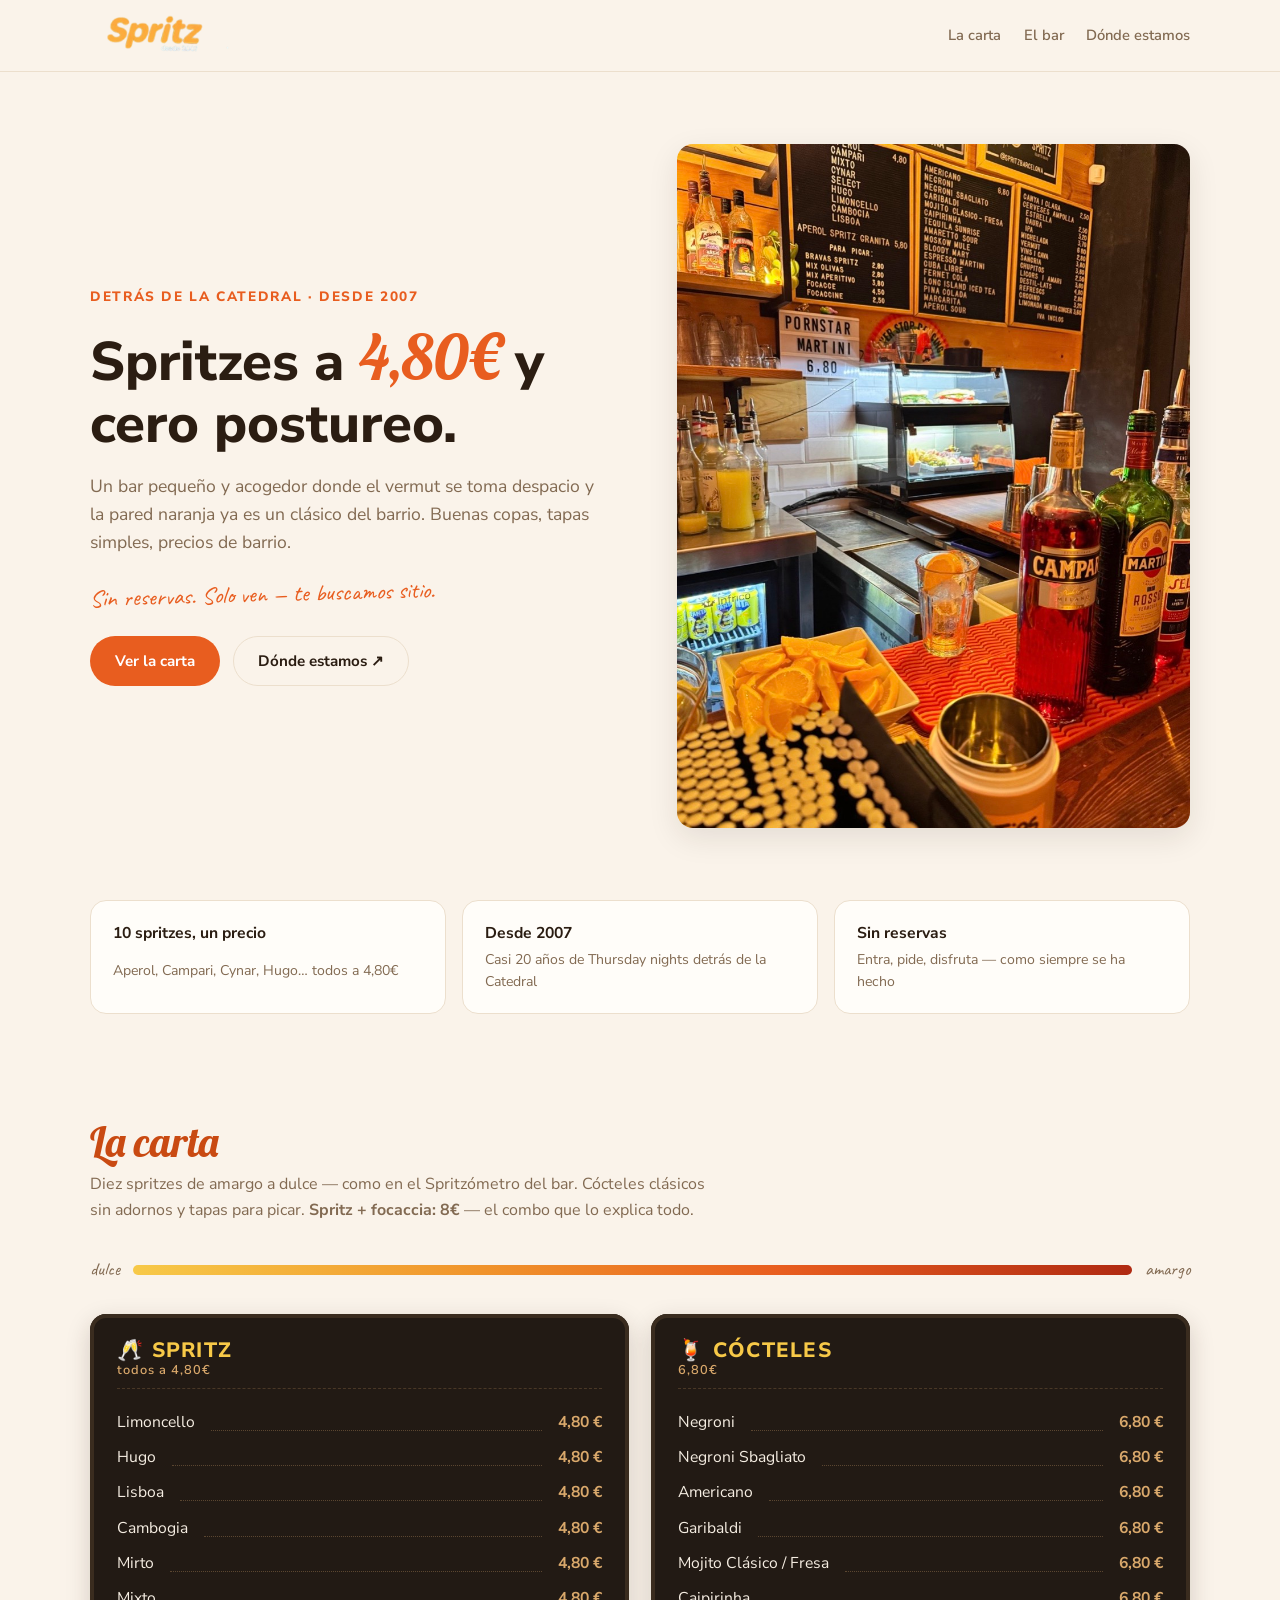
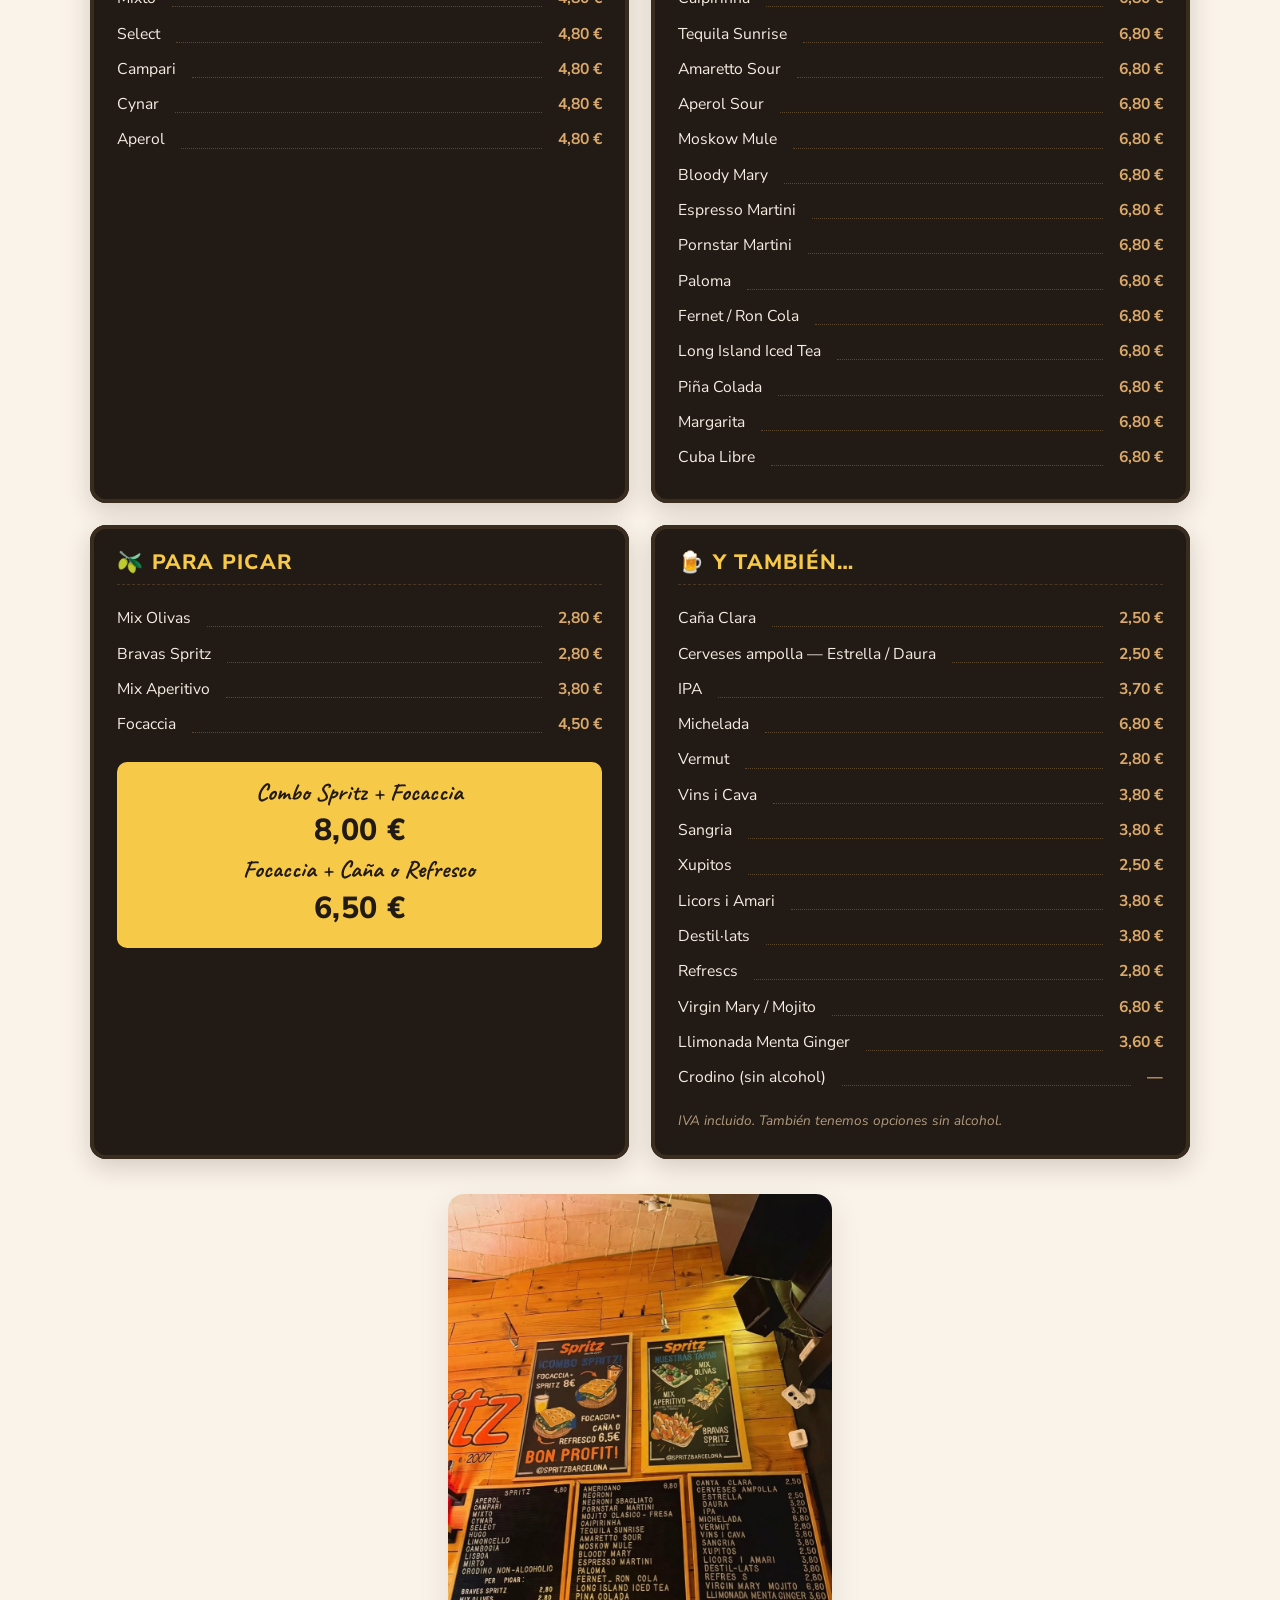
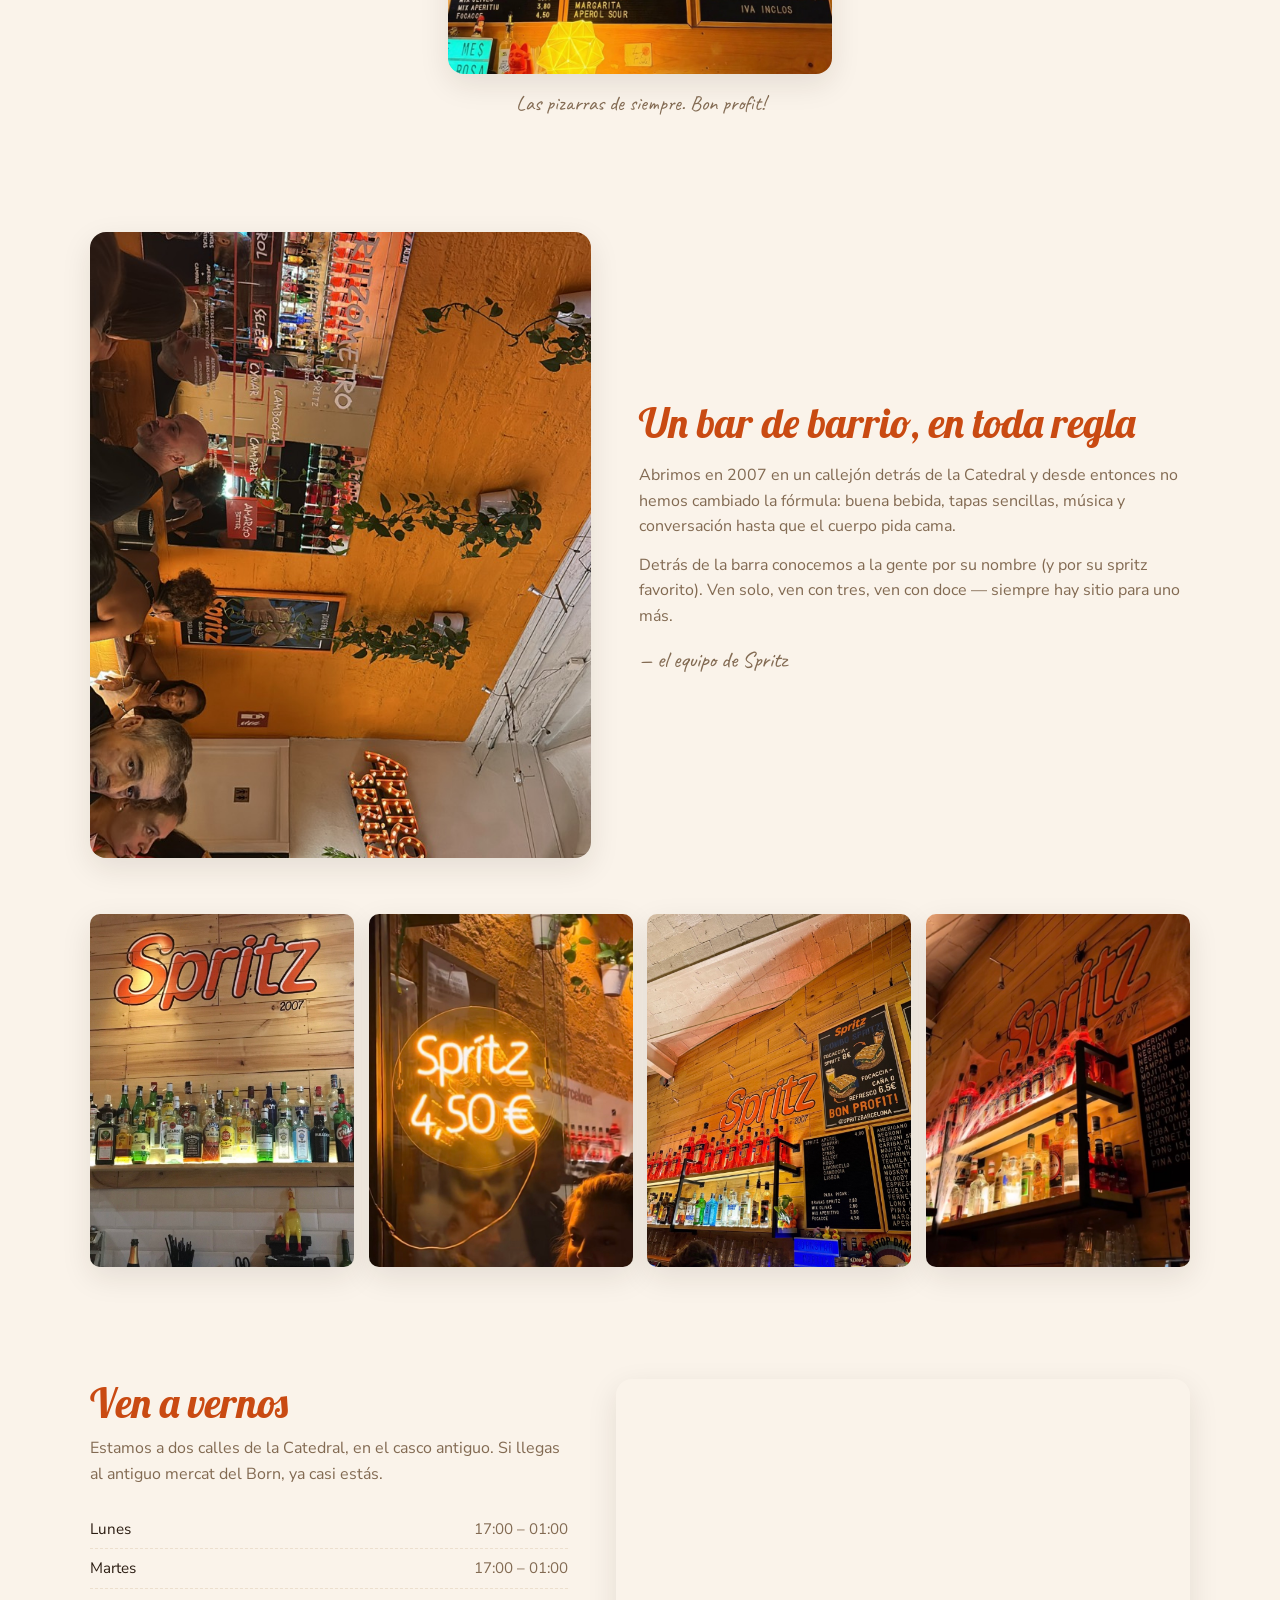
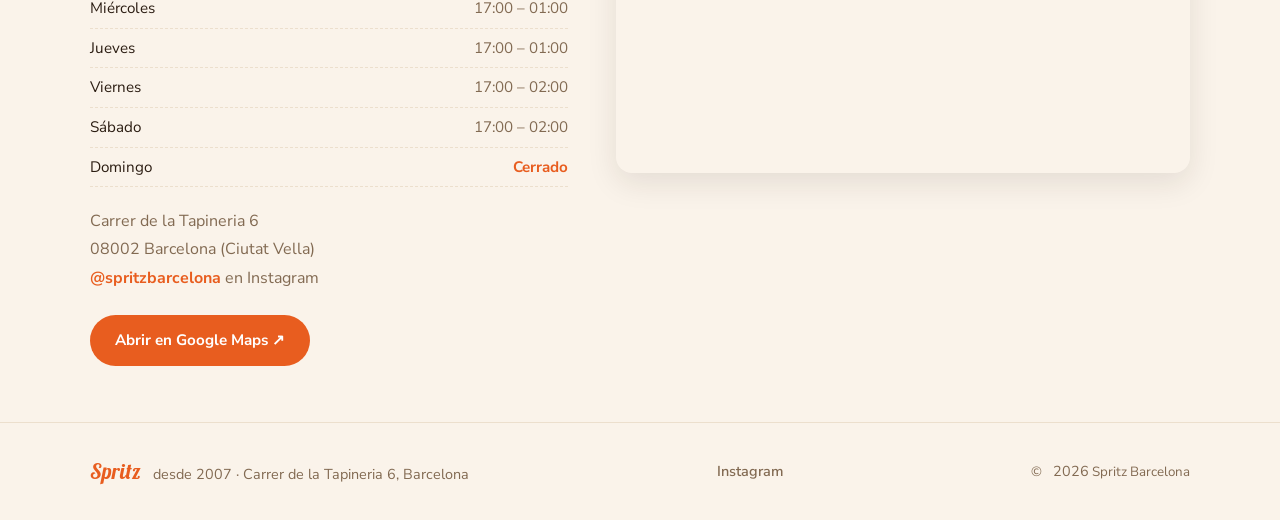
==== index.html @ d7db5c10 "Initial build: Spritz Barcelona one-page site (menu, theme, gallery, map)" ====
<!doctype html>
<html lang="es">
  <head>
    <meta charset="UTF-8" />
    <meta name="viewport" content="width=device-width, initial-scale=1.0" />
    <title>Spritz Barcelona — Cocktail bar detrás de la Catedral desde 2007</title>
    <meta
      name="description"
      content="Spritz Barcelona: cocktail bar y tapas en Carrer de la Tapineria 6, Ciutat Vella. Spritzes a 4,80€, cócteles 6,80€. Sin reservas — ven cuando quieras. Desde 2007."
    />

    <!-- Open Graph -->
    <meta property="og:title" content="Spritz Barcelona — desde 2007" />
    <meta property="og:description" content="Spritzes a 4,80€, cócteles y tapas detrás de la Catedral. Sin reservas — solo ven." />
    <meta property="og:type" content="website" />
    <meta property="og:locale" content="es_ES" />
    <meta property="og:image" content="assets/web/orange-wall.jpg" />

    <!-- Fonts: retro script for the logo feel + friendly humanist body -->
    <link rel="preconnect" href="https://fonts.googleapis.com" />
    <link rel="preconnect" href="https://fonts.gstatic.com" crossorigin />
    <link
      href="https://fonts.googleapis.com/css2?family=Lobster&family=Nunito+Sans:ital,opsz,wght@0,6..12,400;0,6..12,600;0,6..12,700;0,6..12,800;1,6..12,400&family=Caveat:wght@600&display=swap"
      rel="stylesheet"
    />

    <link rel="stylesheet" href="styles.css" />
    <link rel="icon" type="image/png" href="assets/web/logo.png" />
  </head>

  <body>
    <header class="topbar">
      <a class="brand" href="#top">
        <img class="brand-logo" src="assets/web/logo.png" alt="Spritz" />
      </a>
      <nav class="nav" aria-label="Secciones">
        <a href="#carta">La carta</a>
        <a href="#historia">El bar</a>
        <a href="#visita">Dónde estamos</a>
      </nav>
      <a class="top-cta" href="#visita">Cómo llegar</a>
    </header>

    <main id="top">
      <!-- HERO -->
      <section class="hero">
        <div class="hero-copy">
          <p class="eyebrow">Detrás de la Catedral · desde 2007</p>
          <h1>Spritzes a <span class="price-pop">4,80€</span> y cero postureo.</h1>
          <p class="hero-sub">
            Un bar pequeño y acogedor donde el vermut se toma despacio y la pared naranja
            ya es un clásico del barrio. Buenas copas, tapas simples, precios de barrio.
          </p>
          <p class="no-reservas">Sin reservas. Solo ven — te buscamos sitio.</p>
          <div class="hero-actions">
            <a class="btn primary" href="#carta">Ver la carta</a>
            <a class="btn ghost" href="#visita">Dónde estamos ↗</a>
          </div>
        </div>
        <div class="hero-media">
          <img src="assets/web/orange-wall.jpg" alt="La pared naranja de Spritz Barcelona con plantas colgando" />
        </div>
      </section>

      <!-- HIGHLIGHTS -->
      <section class="highlights">
        <div class="highlight"><strong>10 spritzes, un precio</strong><span>Aperol, Campari, Cynar, Hugo… todos a 4,80€</span></div>
        <div class="highlight"><strong>Desde 2007</strong><span>Casi 20 años de Thursday nights detrás de la Catedral</span></div>
        <div class="highlight"><strong>Sin reservas</strong><span>Entra, pide, disfruta — como siempre se ha hecho</span></div>
      </section>

      <!-- CARTA -->
      <section id="carta" class="section">
        <div class="section-head">
          <h2>La carta</h2>
          <p>
            Diez spritzes de amargo a dulce — como en el Spritzómetro del bar. Cócteles
            clásicos sin adornos y tapas para picar. <strong>Spritz + focaccia: 8€</strong> —
            el combo que lo explica todo.
          </p>
        </div>

        <div class="spritz-strip" id="spritzStrip" aria-hidden="true">
          <span class="strip-label">dulce</span>
          <div class="strip-dots"></div>
          <span class="strip-label">amargo</span>
        </div>

        <div class="menu-columns">
          <section class="menu-block" id="menuSpritzes">
            <h3>🥂 Spritz <span class="menu-price-note">todos a 4,80€</span></h3>
            <ul id="spritzList"></ul>
          </section>

          <section class="menu-block" id="menuCocktails">
            <h3>🍹 Cócteles <span class="menu-price-note">6,80€</span></h3>
            <ul id="cocktailList"></ul>
          </section>

          <section class="menu-block" id="menuTapas">
            <h3>🫒 Para picar</h3>
            <ul id="tapasList"></ul>
            <div class="combo-card" id="comboList"></div>
          </section>

          <section class="menu-block" id="menuBebidas">
            <h3>🍺 Y también…</h3>
            <ul id="bebidasList"></ul>
            <p class="menu-note">IVA incluido. También tenemos opciones sin alcohol.</p>
          </section>
        </div>

        <figure class="menu-photo">
          <img src="assets/web/menu-board.jpg" alt="Las pizarras de la carta en Spritz Barcelona" loading="lazy" />
          <figcaption>Las pizarras de siempre. Bon profit!</figcaption>
        </figure>
      </section>

      <!-- HISTORIA -->
      <section id="historia" class="section about">
        <div class="about-media">
          <img src="assets/web/bar-shelf.jpg" alt="La barra de Spritz Barcelona con las botellas iluminadas" loading="lazy" />
        </div>
        <div class="about-copy">
          <h2>Un bar de barrio, en toda regla</h2>
          <p>
            Abrimos en 2007 en un callejón detrás de la Catedral y desde entonces no hemos
            cambiado la fórmula: buena bebida, tapas sencillas, música y conversación hasta
            que el cuerpo pida cama.
          </p>
          <p>
            Detrás de la barra conocemos a la gente por su nombre (y por su spritz
            favorito). Ven solo, ven con tres, ven con doce — siempre hay sitio para uno más.
          </p>
          <p class="about-signature">— el equipo de Spritz</p>
        </div>
      </section>

      <!-- GALERÍA -->
      <section class="gallery" aria-label="Fotos del bar">
        <img src="assets/web/spritzometro.jpg" alt="El Spritzómetro: la escala de amargura de nuestros spritzes" loading="lazy" />
        <img src="assets/web/shots-tray.jpg" alt="Una bandeja de chupitos saliendo de la barra" loading="lazy" />
        <img src="assets/web/aperol-neon.jpg" alt="El rótulo de Aperol Spritz en la pared" loading="lazy" />
        <img src="assets/web/bar-crowd.jpg" alt="Ambiente en la barra de Spritz" loading="lazy" />
      </section>

      <!-- VISITA -->
      <section id="visita" class="section visit">
        <div class="visit-info">
          <h2> Ven a vernos</h2>
          <p class="visit-lede">
            Estamos a dos calles de la Catedral, en el casco antiguo. Si llegas al
            antiguo mercat del Born, ya casi estás.
          </p>
          <ul class="hours-list" id="hoursList"></ul>
          <address>
            Carrer de la Tapineria 6<br />
            08002 Barcelona (Ciutat Vella)<br />
            <a href="#" id="igLink1">@spritzbarcelona</a> en Instagram
          </address>
          <div class="visit-actions">
            <a
              class="btn primary"
              href="https://www.google.com/maps/search/?api=1&query=Spritz+Carrer+de+la+Tapineria+6+Barcelona"
              target="_blank"
              rel="noopener"
              >Abrir en Google Maps ↗</a
            >
          </div>
        </div>
        <div class="visit-map">
          <iframe
            title="Mapa — Spritz Barcelona"
            src="https://www.google.com/maps?q=Carrer%20de%20la%20Tapineria%206%2C%2008002%20Barcelona&output=embed"
            loading="lazy"
            referrerpolicy="no-referrer-when-downgrade"
            allowfullscreen
          ></iframe>
        </div>
      </section>
    </main>

    <footer class="footer">
      <div>
        <strong>Spritz</strong>
        <span>desde 2007 · Carrer de la Tapineria 6, Barcelona</span>
      </div>
      <div class="footer-links">
        <a href="https://instagram.com/spritzbarcelona" target="_blank" rel="noopener">Instagram</a>
        <a href="tel:+34930000000" hidden></a>
      </div>
      <small>© <span id="year"></span> Spritz Barcelona</small>
    </footer>

    <script src="script.js"></script>
  </body>
</html>
---- styles.css ----
/* ============================================================
   SPRITZ BARCELONA — styles
   Palette & texture pulled from the room itself:
   burnt-orange wall, pine wood, letterboard black, cream.
   ============================================================ */

:root {
  /* Brand palette — from the orange wall + pine + letterboards */
  --c-primary: #e85d1f;        /* burnt orange — buttons, accents, prices */
  --c-primary-dark: #c94a12;   /* hover states */
  --c-bg: #faf3ea;             /* warm cream page background */
  --c-surface: #fffdf9;        /* cards, panels */
  --c-text: #2b1d12;           /* deep warm brown text */
  --c-text-muted: #826a52;     /* secondary text */
  --c-border: #ecdfcd;
  --c-wood: #d9a86b;           /* pine tone for strips/badges */
  --c-board: #221a14;          /* letterboard black */
  --c-board-text: #f5ede2;     /* letterboard cream text */

  /* Typography */
  --font-display: "Lobster", cursive;     /* retro script, like the wall logo */
  --font-body: "Nunito Sans", sans-serif;
  --font-hand: "Caveat", cursive;         /* handwritten accents */

  /* Shape & rhythm */
  --radius: 16px;
  --radius-sm: 10px;
  --max-width: 1100px;
  --shadow: 0 10px 30px rgb(43 29 18 / 0.1);
  --board-shadow: inset 0 0 0 4px #3a2c1f, 0 8px 24px rgb(43 29 18 / 0.18);
}

* { box-sizing: border-box; margin: 0; padding: 0; }

html { scroll-behavior: smooth; }

section[id] { scroll-margin-top: 80px; }

body {
  font-family: var(--font-body);
  background: var(--c-bg);
  color: var(--c-text);
  line-height: 1.6;
}

img { max-width: 100%; display: block; }

h1, h2, h3 { font-family: var(--font-body); line-height: 1.15; }

/* ---------- Topbar ---------- */
.topbar {
  position: sticky;
  top: 0;
  z-index: 50;
  display: flex;
  align-items: center;
  justify-content: space-between;
  gap: 1rem;
  padding: 0.6rem max(1.25rem, calc((100vw - var(--max-width)) / 2));
  background: color-mix(in srgb, var(--c-bg) 88%, transparent);
  backdrop-filter: blur(10px);
  border-bottom: 1px solid var(--c-border);
}

.brand { display: flex; align-items: center; gap: 0.6rem; text-decoration: none; color: inherit; }
.brand-logo { height: 52px; width: auto; }
.brand-name { font-family: var(--font-display); font-weight: 700; font-size: 1.05rem; }

.nav { display: flex; gap: 1.4rem; }
.nav a {
  color: var(--c-text-muted);
  text-decoration: none;
  font-size: 0.92rem;
  font-weight: 600;
}
.nav a:hover { color: var(--c-primary); }

/* ---------- Buttons ---------- */
.btn {
  display: inline-block;
  padding: 0.75rem 1.5rem;
  border-radius: 999px;
  font-weight: 700;
  font-size: 0.95rem;
  text-decoration: none;
  border: 1.5px solid transparent;
  cursor: pointer;
  transition: background 0.15s ease, color 0.15s ease, border-color 0.15s ease;
}
.btn.primary { background: var(--c-primary); color: #fff; }
.btn.primary:hover { background: var(--c-primary-dark); }
.btn.ghost { border-color: var(--c-border); color: var(--c-text); background: transparent; }
.btn.ghost:hover { border-color: var(--c-primary); color: var(--c-primary); }

.top-cta { display: none; }

/* ---------- Hero ---------- */
.hero {
  display: grid;
  grid-template-columns: 1.05fr 1fr;
  gap: 3rem;
  align-items: center;
  padding: 4.5rem max(1.25rem, calc((100vw - var(--max-width)) / 2));
}
.eyebrow {
  color: var(--c-primary);
  font-weight: 800;
  font-size: 0.85rem;
  text-transform: uppercase;
  letter-spacing: 0.12em;
  margin-bottom: 0.8rem;
}
.hero h1 { font-size: clamp(2.2rem, 5vw, 3.4rem); font-weight: 800; margin-bottom: 1rem; }
.price-pop {
  color: var(--c-primary);
  font-family: var(--font-display);
  font-weight: 400;
  font-size: 1.15em;
}
.hero-sub { color: var(--c-text-muted); font-size: 1.1rem; max-width: 46ch; }
.no-reservas {
  font-family: var(--font-hand);
  font-size: 1.5rem;
  color: var(--c-primary);
  margin-top: 1.2rem;
  transform: rotate(-1.5deg);
  display: inline-block;
}
.hero-actions { display: flex; gap: 0.8rem; margin-top: 1.4rem; flex-wrap: wrap; }
.hero-media img {
  border-radius: var(--radius);
  box-shadow: var(--shadow);
  aspect-ratio: 3 / 4;
  object-fit: cover;
}

/* ---------- Highlights ---------- */
.highlights {
  display: grid;
  grid-template-columns: repeat(3, 1fr);
  gap: 1rem;
  padding: 0 max(1.25rem, calc((100vw - var(--max-width)) / 2)) 3rem;
}
.highlight {
  background: var(--c-surface);
  border: 1px solid var(--c-border);
  border-radius: var(--radius);
  padding: 1.2rem 1.4rem;
  display: grid;
  gap: 0.2rem;
}
.highlight strong { font-size: 0.98rem; }
.highlight span { color: var(--c-text-muted); font-size: 0.88rem; }

/* ---------- Sections ---------- */
.section {
  padding: 3.5rem max(1.25rem, calc((100vw - var(--max-width)) / 2));
}
.section-head { max-width: 62ch; margin-bottom: 2rem; }
.section-head h2 {
  font-size: clamp(1.9rem, 4vw, 2.6rem);
  font-family: var(--font-display);
  font-weight: 400;
  color: var(--c-primary-dark);
}
.section-head p { color: var(--c-text-muted); margin-top: 0.4rem; }

/* ---------- Spritz strip (dulce → amargo) ---------- */
.spritz-strip {
  display: flex;
  align-items: center;
  gap: 0.8rem;
  margin-bottom: 1.8rem;
}
.strip-label {
  font-family: var(--font-hand);
  font-size: 1.15rem;
  color: var(--c-text-muted);
  white-space: nowrap;
}
.strip-dots {
  flex: 1;
  height: 10px;
  border-radius: 999px;
  background: linear-gradient(90deg, #f7c948 0%, #f0932b 35%, #e85d1f 65%, #b02a12 100%);
}

/* ---------- Menu blocks: letterboard style ---------- */
.menu-columns {
  display: grid;
  grid-template-columns: repeat(2, 1fr);
  gap: 1.4rem;
}
.menu-block {
  background: var(--c-board);
  border-radius: var(--radius);
  padding: 1.6rem 1.7rem 1.7rem;
  box-shadow: var(--board-shadow);
  color: var(--c-board-text);
}
.menu-block h3 {
  font-size: 1.3rem;
  font-weight: 800;
  letter-spacing: 0.06em;
  text-transform: uppercase;
  color: #f7c948;
  margin-bottom: 1rem;
  border-bottom: 1px dashed #4a3826;
  padding-bottom: 0.6rem;
}
.menu-price-note {
  display: block;
  font-size: 0.8rem;
  font-weight: 600;
  letter-spacing: 0.08em;
  color: var(--c-wood);
  text-transform: none;
}
.menu-block ul { list-style: none; }
.menu-block li {
  display: flex;
  justify-content: space-between;
  gap: 1rem;
  padding: 0.32rem 0;
  font-size: 0.98rem;
}
.menu-block li .dots {
  flex: 1;
  border-bottom: 1px dotted #5b4630;
  transform: translateY(-4px);
}
.menu-block li .item-price {
  color: var(--c-wood);
  font-weight: 700;
  white-space: nowrap;
}
.menu-note { margin-top: 0.9rem; font-size: 0.85rem; color: #b39b7e; font-style: italic; }

/* Combo card — the star of the letterboard */
.combo-card {
  margin-top: 1.2rem;
  background: #f7c948;
  color: var(--c-board);
  border-radius: var(--radius-sm);
  padding: 1rem 1.2rem;
  text-align: center;
}
.combo-card .combo-title {
  font-family: var(--font-hand);
  font-size: 1.5rem;
  font-weight: 700;
  line-height: 1.2;
}
.combo-card .combo-price {
  display: block;
  font-size: 1.9rem;
  font-weight: 800;
  letter-spacing: 0.02em;
}

/* Menu photo */
.menu-photo { margin-top: 2.2rem; text-align: center; }
.menu-photo img {
  border-radius: var(--radius);
  box-shadow: var(--shadow);
  margin: 0 auto;
  max-height: 480px;
  width: auto;
  max-width: 100%;
}
.menu-photo figcaption {
  margin-top: 0.8rem;
  font-family: var(--font-hand);
  font-size: 1.3rem;
  color: var(--c-text-muted);
}

/* ---------- About ---------- */
.about {
  display: grid;
  grid-template-columns: 1fr 1.1fr;
  gap: 3rem;
  align-items: center;
}
.about-media img { border-radius: var(--radius); box-shadow: var(--shadow); aspect-ratio: 4 / 5; object-fit: cover; }
.about-copy h2 {
  font-family: var(--font-display);
  font-weight: 400;
  font-size: clamp(1.9rem, 4vw, 2.6rem);
  color: var(--c-primary-dark);
  margin-bottom: 1rem;
}
.about-copy p { color: var(--c-text-muted); margin-bottom: 0.8rem; }
.about-signature { font-family: var(--font-hand); font-size: 1.4rem; color: var(--c-primary); }

/* ---------- Gallery ---------- */
.gallery {
  display: grid;
  grid-template-columns: repeat(4, 1fr);
  gap: 0.9rem;
  padding: 0 max(1.25rem, calc((100vw - var(--max-width)) / 2)) 3.5rem;
}
.gallery img {
  width: 100%;
  aspect-ratio: 3 / 4;
  object-fit: cover;
  border-radius: var(--radius-sm);
  box-shadow: var(--shadow);
}

/* ---------- Visit ---------- */
.visit {
  display: grid;
  grid-template-columns: 1fr 1.2fr;
  gap: 3rem;
  align-items: start;
}
.visit-info h2 {
  font-family: var(--font-display);
  font-weight: 400;
  font-size: clamp(1.9rem, 4vw, 2.6rem);
  color: var(--c-primary-dark);
  margin-bottom: 0.6rem;
}
.visit-lede { color: var(--c-text-muted); margin-bottom: 1.4rem; }
.hours-list { list-style: none; margin-bottom: 1.2rem; }
.hours-list li {
  display: flex;
  justify-content: space-between;
  padding: 0.45rem 0;
  border-bottom: 1px dashed var(--c-border);
  font-size: 0.95rem;
}
.hours-list li span:last-child { color: var(--c-text-muted); }
.hours-list li.closed span:last-child { color: var(--c-primary); font-weight: 700; }
address { font-style: normal; color: var(--c-text-muted); line-height: 1.8; margin-bottom: 1.4rem; }
address a { color: var(--c-primary); text-decoration: none; font-weight: 700; }
.visit-actions { display: flex; gap: 0.8rem; flex-wrap: wrap; }
.visit-map iframe {
  width: 100%;
  aspect-ratio: 16 / 11;
  border: 0;
  border-radius: var(--radius);
  box-shadow: var(--shadow);
}

/* ---------- Footer ---------- */
.footer {
  display: flex;
  justify-content: space-between;
  align-items: center;
  flex-wrap: wrap;
  gap: 1rem;
  padding: 2rem max(1.25rem, calc((100vw - var(--max-width)) / 2));
  border-top: 1px solid var(--c-border);
}
.footer strong { font-family: var(--font-display); font-size: 1.3rem; font-weight: 400; color: var(--c-primary); }
.footer span { color: var(--c-text-muted); font-size: 0.9rem; margin-left: 0.5rem; }
.footer-links { display: flex; gap: 1.2rem; }
.footer-links a { color: var(--c-text-muted); text-decoration: none; font-size: 0.9rem; font-weight: 600; }
.footer-links a:hover { color: var(--c-primary); }
.footer small { color: var(--c-text-muted); }

/* ---------- Mobile ---------- */
@media (max-width: 860px) {
  .nav { display: none; }
  .top-cta { display: inline-block; padding: 0.55rem 1.1rem; font-size: 0.85rem; }
  .hero { grid-template-columns: 1fr; padding-top: 3rem; gap: 2rem; }
  .hero-media img { aspect-ratio: 4 / 3; }
  .highlights { grid-template-columns: 1fr; }
  .menu-columns { grid-template-columns: 1fr; }
  .gallery { grid-template-columns: repeat(2, 1fr); }
  .about, .visit { grid-template-columns: 1fr; gap: 2rem; }
}
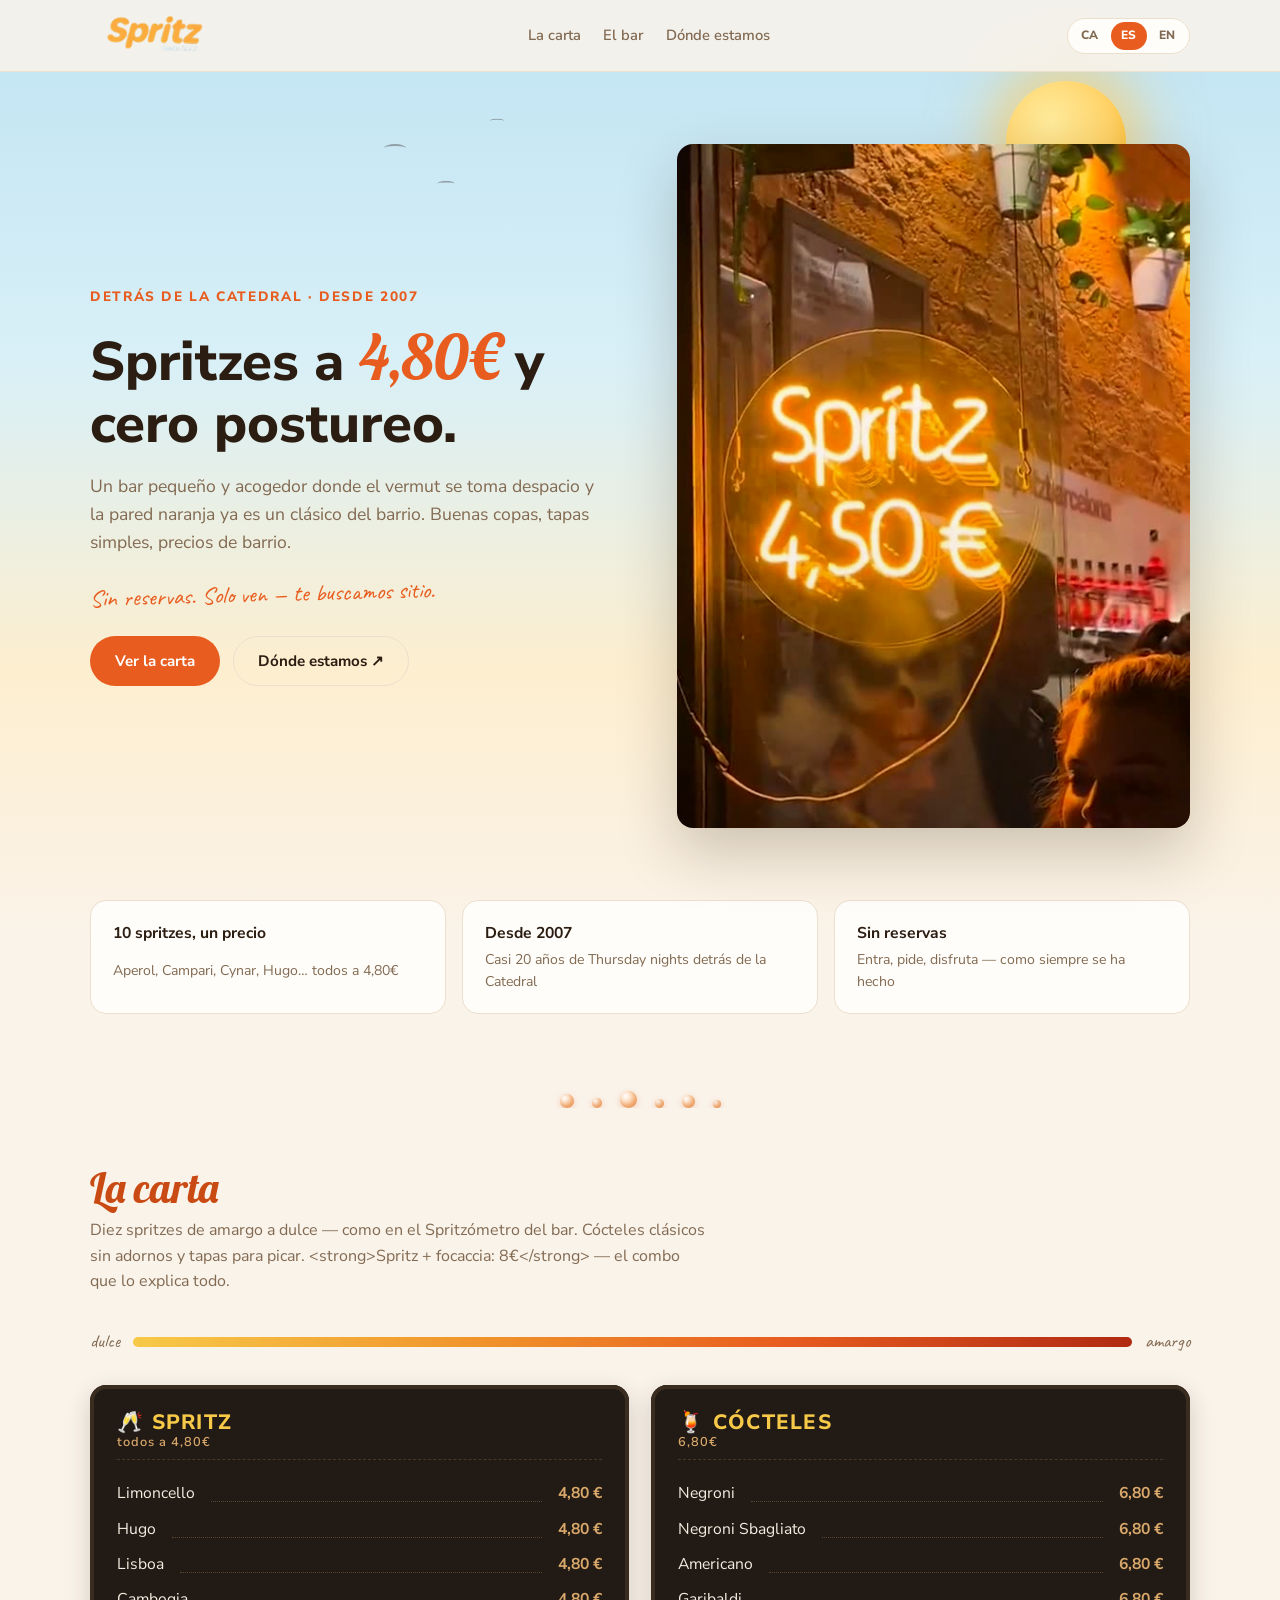
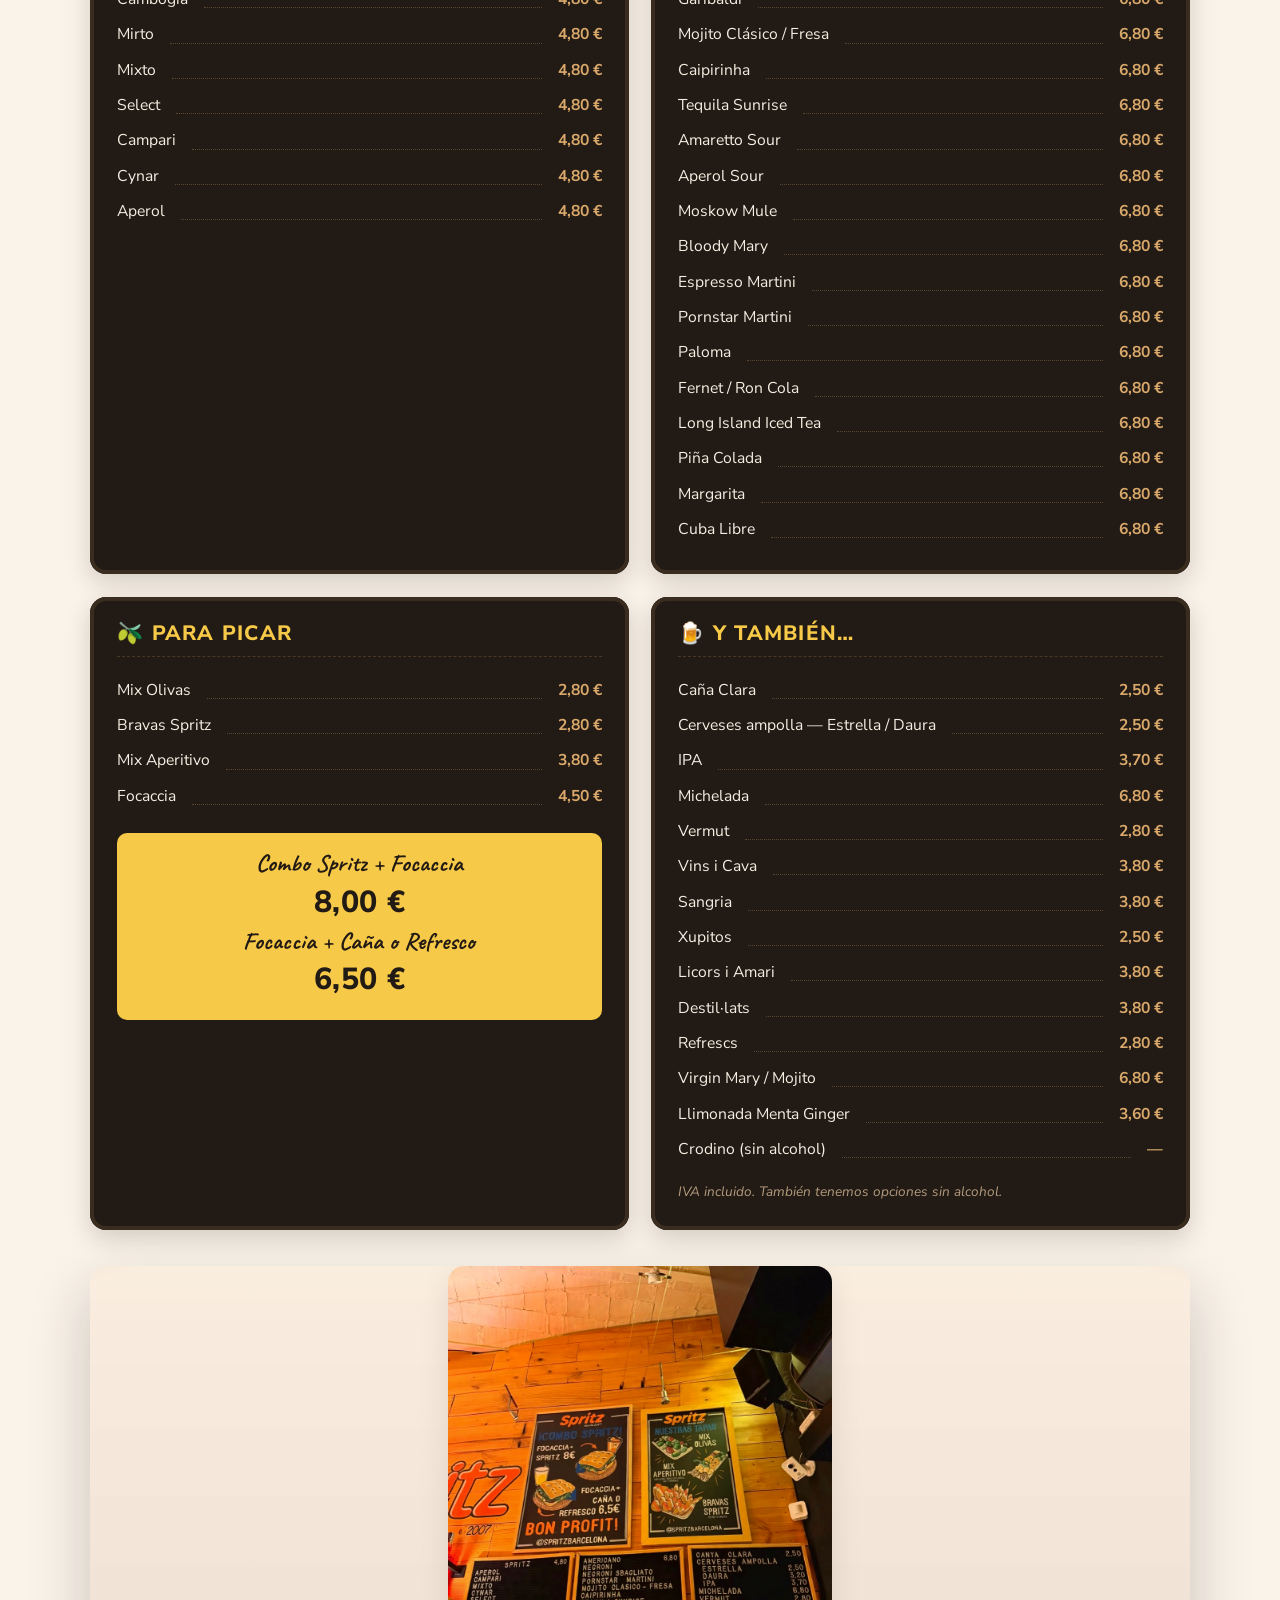
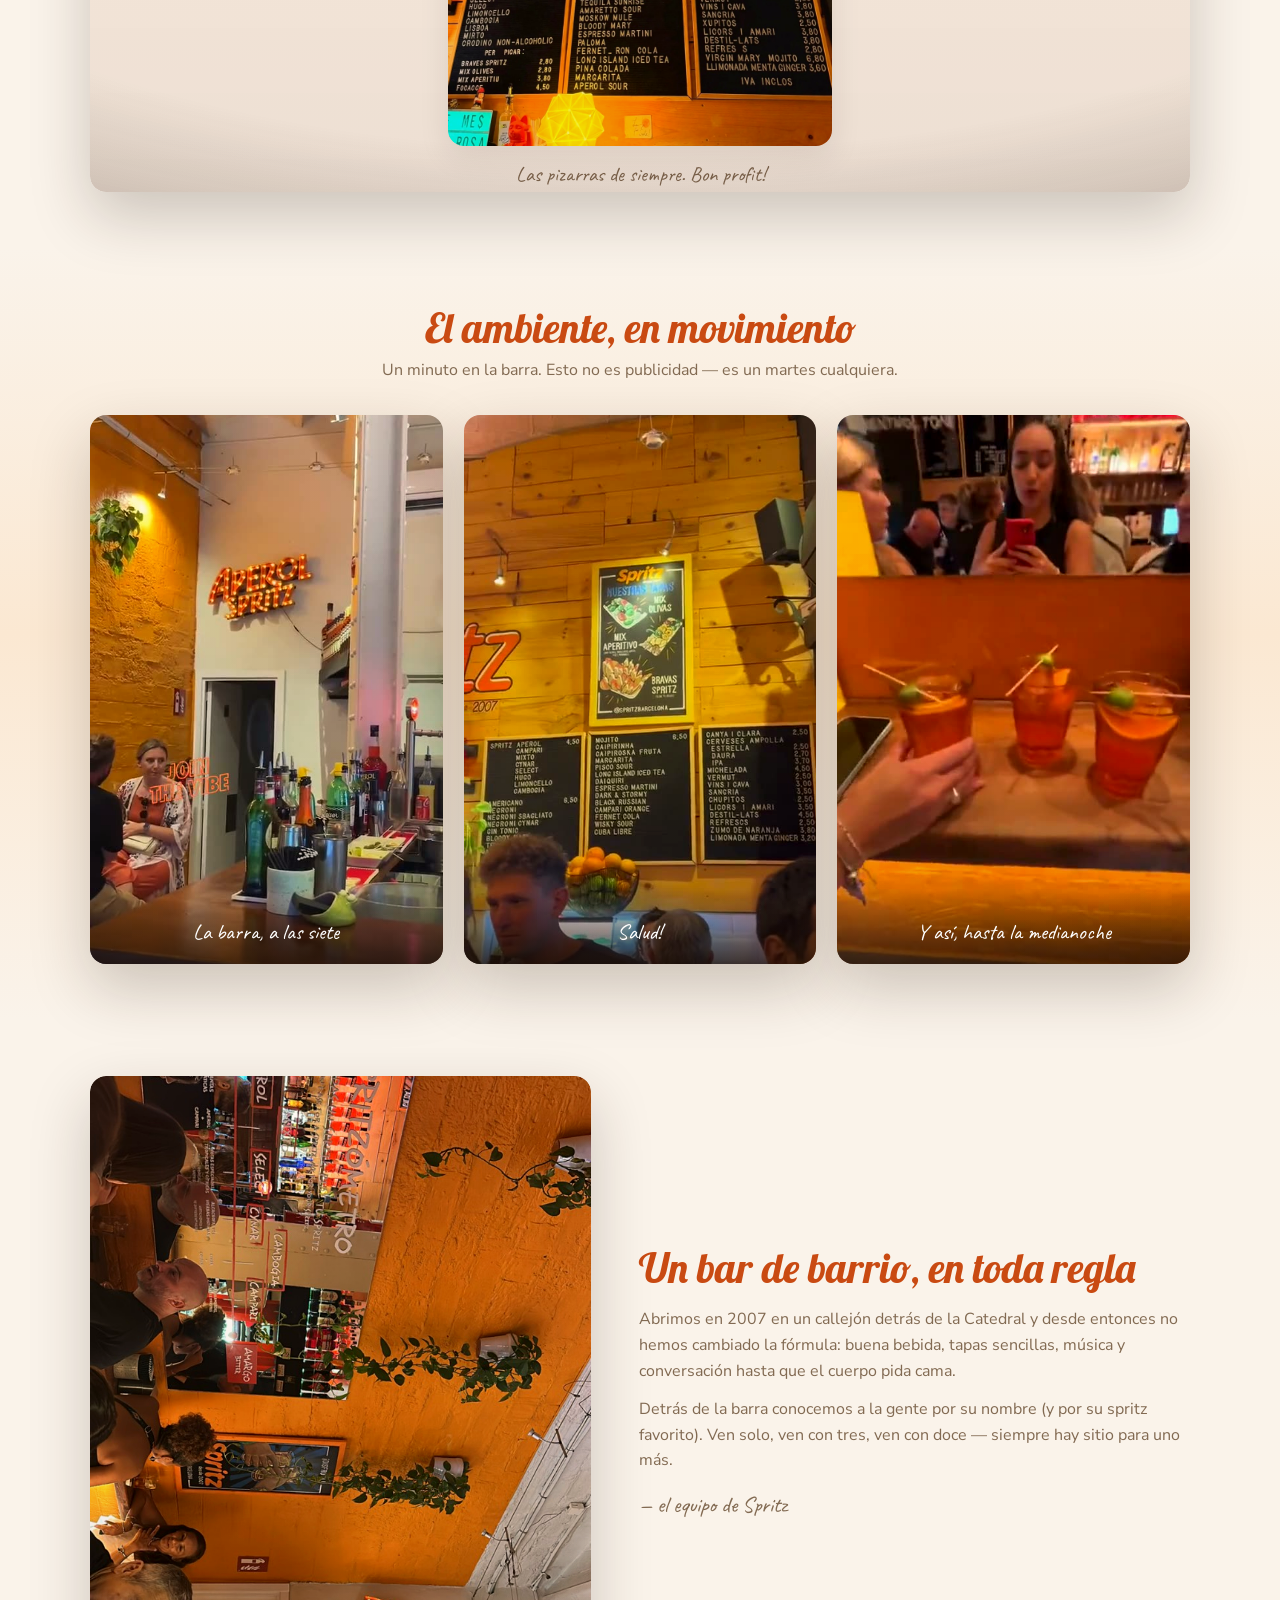
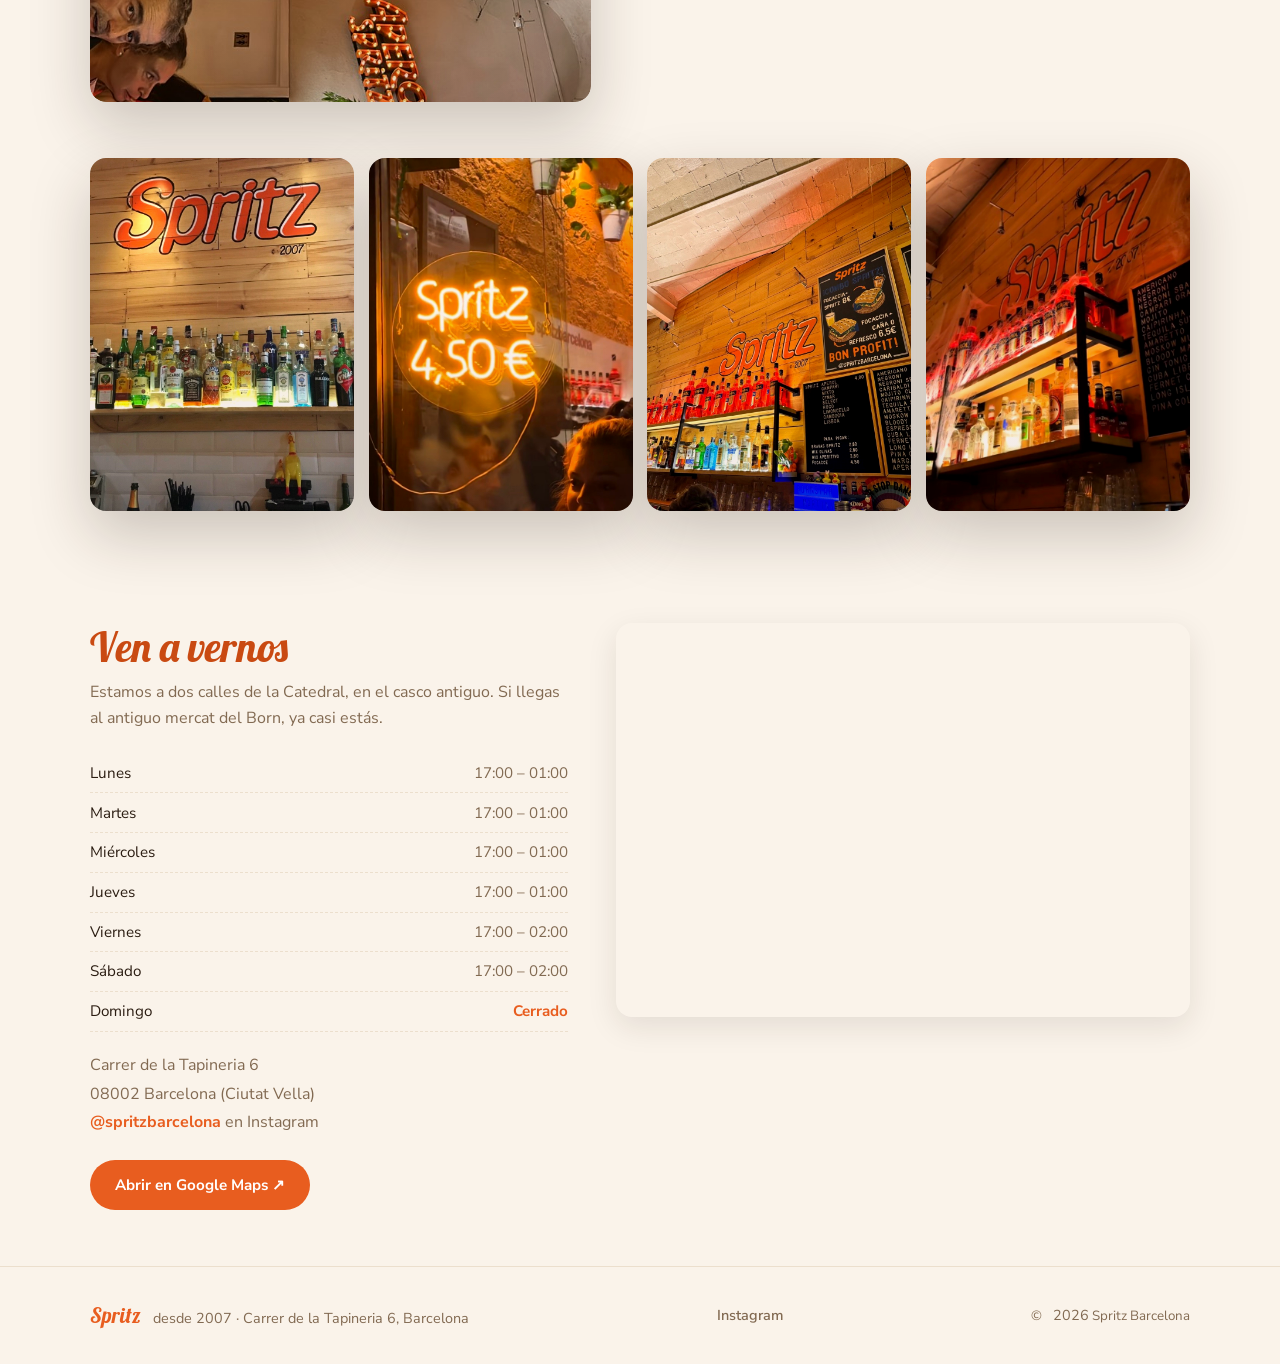
==== commit fb1d7408: "Cinematic upgrade: Barcelona sky header, video section, bubbles, CA/ES/EN - Animated summer-sky hero" ====
--- a/index.html
+++ b/index.html
@@ -29,51 +29,81 @@
   </head>
 
   <body>
+    <!-- BARCELONA SUMMER SKY — animated header backdrop -->
+    <div class="sky" aria-hidden="true">
+      <div class="sky-sun">
+        <div class="sun-core"></div>
+        <div class="sun-halo"></div>
+      </div>
+      <div class="cloud cloud-1"></div>
+      <div class="cloud cloud-2"></div>
+      <div class="cloud cloud-3"></div>
+      <div class="cloud cloud-4"></div>
+      <div class="sky-gulls">
+        <span></span><span></span><span></span>
+      </div>
+    </div>
+
     <header class="topbar">
       <a class="brand" href="#top">
         <img class="brand-logo" src="assets/web/logo.png" alt="Spritz" />
       </a>
       <nav class="nav" aria-label="Secciones">
-        <a href="#carta">La carta</a>
-        <a href="#historia">El bar</a>
-        <a href="#visita">Dónde estamos</a>
+        <a href="#carta" data-i18n="nav_menu">La carta</a>
+        <a href="#historia" data-i18n="nav_bar">El bar</a>
+        <a href="#visita" data-i18n="nav_visit">Dónde estamos</a>
       </nav>
-      <a class="top-cta" href="#visita">Cómo llegar</a>
+      <div class="topbar-right">
+        <div class="lang-switch" role="group" aria-label="Idioma">
+          <button type="button" class="lang-btn" data-lang="ca" aria-pressed="false">CA</button>
+          <button type="button" class="lang-btn active" data-lang="es" aria-pressed="true">ES</button>
+          <button type="button" class="lang-btn" data-lang="en" aria-pressed="false">EN</button>
+        </div>
+        <a class="top-cta" href="#visita" data-i18n="nav_cta">Cómo llegar</a>
+      </div>
     </header>
 
     <main id="top">
       <!-- HERO -->
       <section class="hero">
         <div class="hero-copy">
-          <p class="eyebrow">Detrás de la Catedral · desde 2007</p>
-          <h1>Spritzes a <span class="price-pop">4,80€</span> y cero postureo.</h1>
-          <p class="hero-sub">
+          <p class="eyebrow" data-i18n="hero_eyebrow">Detrás de la Catedral · desde 2007</p>
+          <h1 data-i18n-html="hero_title">Spritzes a <span class="price-pop">4,80€</span> y cero postureo.</h1>
+          <p class="hero-sub" data-i18n="hero_sub">
             Un bar pequeño y acogedor donde el vermut se toma despacio y la pared naranja
             ya es un clásico del barrio. Buenas copas, tapas simples, precios de barrio.
           </p>
-          <p class="no-reservas">Sin reservas. Solo ven — te buscamos sitio.</p>
+          <p class="no-reservas" data-i18n="hero_no_reservas">Sin reservas. Solo ven — te buscamos sitio.</p>
           <div class="hero-actions">
-            <a class="btn primary" href="#carta">Ver la carta</a>
-            <a class="btn ghost" href="#visita">Dónde estamos ↗</a>
+            <a class="btn primary" href="#carta" data-i18n="hero_cta_menu">Ver la carta</a>
+            <a class="btn ghost" href="#visita" data-i18n="hero_cta_visit">Dónde estamos ↗</a>
           </div>
         </div>
-        <div class="hero-media">
-          <img src="assets/web/orange-wall.jpg" alt="La pared naranja de Spritz Barcelona con plantas colgando" />
+        <div class="hero-media cinematic">
+          <video
+            src="assets/web/video/pour.mp4"
+            autoplay muted loop playsinline
+            poster="assets/web/video/pour-poster.jpg"
+            aria-label="Un spritz servido en la barra de Spritz Barcelona"
+          ></video>
         </div>
       </section>
 
       <!-- HIGHLIGHTS -->
       <section class="highlights">
-        <div class="highlight"><strong>10 spritzes, un precio</strong><span>Aperol, Campari, Cynar, Hugo… todos a 4,80€</span></div>
-        <div class="highlight"><strong>Desde 2007</strong><span>Casi 20 años de Thursday nights detrás de la Catedral</span></div>
-        <div class="highlight"><strong>Sin reservas</strong><span>Entra, pide, disfruta — como siempre se ha hecho</span></div>
-      </section>
+        <div class="highlight"><strong data-i18n="hl1_title">10 spritzes, un precio</strong><span data-i18n="hl1_sub">Aperol, Campari, Cynar, Hugo… todos a 4,80€</span></div>
+        <div class="highlight"><strong data-i18n="hl2_title">Desde 2007</strong><span data-i18n="hl2_sub">Casi 20 años de Thursday nights detrás de la Catedral</span></div>
+        <div class="highlight"><strong data-i18n="hl3_title">Sin reservas</strong><span data-i18n="hl3_sub">Entra, pide, disfruta — como siempre se ha hecho</span></div>
+      </section>
+
+      <!-- BUBBLE DIVIDER -->
+      <div class="bubble-divider" aria-hidden="true"><span></span><span></span><span></span><span></span><span></span><span></span></div>
 
       <!-- CARTA -->
       <section id="carta" class="section">
         <div class="section-head">
-          <h2>La carta</h2>
-          <p>
+          <h2 data-i18n="menu_title">La carta</h2>
+          <p data-i18n="menu_sub">
             Diez spritzes de amargo a dulce — como en el Spritzómetro del bar. Cócteles
             clásicos sin adornos y tapas para picar. <strong>Spritz + focaccia: 8€</strong> —
             el combo que lo explica todo.
@@ -81,74 +111,111 @@
         </div>
 
         <div class="spritz-strip" id="spritzStrip" aria-hidden="true">
-          <span class="strip-label">dulce</span>
+          <span class="strip-label" data-i18n="strip_sweet">dulce</span>
           <div class="strip-dots"></div>
-          <span class="strip-label">amargo</span>
+          <span class="strip-label" data-i18n="strip_bitter">amargo</span>
         </div>
 
         <div class="menu-columns">
-          <section class="menu-block" id="menuSpritzes">
-            <h3>🥂 Spritz <span class="menu-price-note">todos a 4,80€</span></h3>
+          <section class="menu-block">
+            <h3>🥂 <span data-i18n="menu_spritz">Spritz</span> <span class="menu-price-note" data-i18n="menu_spritz_note">todos a 4,80€</span></h3>
             <ul id="spritzList"></ul>
           </section>
 
-          <section class="menu-block" id="menuCocktails">
-            <h3>🍹 Cócteles <span class="menu-price-note">6,80€</span></h3>
+          <section class="menu-block">
+            <h3>🍹 <span data-i18n="menu_cocktails">Cócteles</span> <span class="menu-price-note" data-i18n="menu_cocktails_note">6,80€</span></h3>
             <ul id="cocktailList"></ul>
           </section>
 
-          <section class="menu-block" id="menuTapas">
-            <h3>🫒 Para picar</h3>
+          <section class="menu-block">
+            <h3>🫒 <span data-i18n="menu_tapas">Para picar</span></h3>
             <ul id="tapasList"></ul>
             <div class="combo-card" id="comboList"></div>
           </section>
 
-          <section class="menu-block" id="menuBebidas">
-            <h3>🍺 Y también…</h3>
+          <section class="menu-block">
+            <h3>🍺 <span data-i18n="menu_drinks">Y también…</span></h3>
             <ul id="bebidasList"></ul>
-            <p class="menu-note">IVA incluido. También tenemos opciones sin alcohol.</p>
-          </section>
-        </div>
-
-        <figure class="menu-photo">
+            <p class="menu-note" data-i18n="menu_note">IVA incluido. También tenemos opciones sin alcohol.</p>
+          </section>
+        </div>
+
+        <figure class="menu-photo cinematic">
           <img src="assets/web/menu-board.jpg" alt="Las pizarras de la carta en Spritz Barcelona" loading="lazy" />
-          <figcaption>Las pizarras de siempre. Bon profit!</figcaption>
+          <figcaption data-i18n="menu_photo_caption">Las pizarras de siempre. Bon profit!</figcaption>
         </figure>
+      </section>
+
+      <!-- CINEMA — the videos -->
+      <section id="cinema" class="cinema-section">
+        <div class="section-head center">
+          <h2 data-i18n="cinema_title">El ambiente, en movimiento</h2>
+          <p data-i18n="cinema_sub">Un minuto en la barra. Esto no es publicidad — es un martes cualquiera.</p>
+        </div>
+        <div class="cinema-row">
+          <figure class="cinema-card cinematic">
+            <video
+              src="assets/web/video/bar-action.mp4"
+              autoplay muted loop playsinline
+              poster="assets/web/video/bar-action-poster.jpg"
+              aria-label="Movimiento en la barra de Spritz"
+            ></video>
+            <figcaption data-i18n="cinema_cap1">La barra, a las siete</figcaption>
+          </figure>
+          <figure class="cinema-card cinematic">
+            <video
+              src="assets/web/video/cheers.mp4"
+              autoplay muted loop playsinline
+              poster="assets/web/video/cheers-poster.jpg"
+              aria-label="Un brindis en Spritz Barcelona"
+            ></video>
+            <figcaption data-i18n="cinema_cap2">Salud!</figcaption>
+          </figure>
+          <figure class="cinema-card cinematic">
+            <video
+              src="assets/web/video/ambience.mp4"
+              autoplay muted loop playsinline
+              poster="assets/web/video/ambience-poster.jpg"
+              aria-label="El ambiente en Spritz Barcelona"
+            ></video>
+            <figcaption data-i18n="cinema_cap3">Y así, hasta la medianoche</figcaption>
+          </figure>
+        </div>
       </section>
 
       <!-- HISTORIA -->
       <section id="historia" class="section about">
-        <div class="about-media">
+        <div class="about-media cinematic">
           <img src="assets/web/bar-shelf.jpg" alt="La barra de Spritz Barcelona con las botellas iluminadas" loading="lazy" />
         </div>
         <div class="about-copy">
-          <h2>Un bar de barrio, en toda regla</h2>
-          <p>
+          <h2 data-i18n="about_title">Un bar de barrio, en toda regla</h2>
+          <p data-i18n="about_p1">
             Abrimos en 2007 en un callejón detrás de la Catedral y desde entonces no hemos
             cambiado la fórmula: buena bebida, tapas sencillas, música y conversación hasta
             que el cuerpo pida cama.
           </p>
-          <p>
+          <p data-i18n="about_p2">
             Detrás de la barra conocemos a la gente por su nombre (y por su spritz
             favorito). Ven solo, ven con tres, ven con doce — siempre hay sitio para uno más.
           </p>
-          <p class="about-signature">— el equipo de Spritz</p>
+          <p class="about-signature" data-i18n="about_sig">— el equipo de Spritz</p>
         </div>
       </section>
 
       <!-- GALERÍA -->
       <section class="gallery" aria-label="Fotos del bar">
-        <img src="assets/web/spritzometro.jpg" alt="El Spritzómetro: la escala de amargura de nuestros spritzes" loading="lazy" />
-        <img src="assets/web/shots-tray.jpg" alt="Una bandeja de chupitos saliendo de la barra" loading="lazy" />
-        <img src="assets/web/aperol-neon.jpg" alt="El rótulo de Aperol Spritz en la pared" loading="lazy" />
-        <img src="assets/web/bar-crowd.jpg" alt="Ambiente en la barra de Spritz" loading="lazy" />
+        <figure class="cinematic"><img src="assets/web/spritzometro.jpg" alt="El Spritzómetro: la escala de amargura de nuestros spritzes" loading="lazy" /></figure>
+        <figure class="cinematic"><img src="assets/web/shots-tray.jpg" alt="Una bandeja de chupitos saliendo de la barra" loading="lazy" /></figure>
+        <figure class="cinematic"><img src="assets/web/aperol-neon.jpg" alt="El rótulo de Aperol Spritz en la pared" loading="lazy" /></figure>
+        <figure class="cinematic"><img src="assets/web/bar-crowd.jpg" alt="Ambiente en la barra de Spritz" loading="lazy" /></figure>
       </section>
 
       <!-- VISITA -->
       <section id="visita" class="section visit">
         <div class="visit-info">
-          <h2> Ven a vernos</h2>
-          <p class="visit-lede">
+          <h2 data-i18n="visit_title">Ven a vernos</h2>
+          <p class="visit-lede" data-i18n="visit_lede">
             Estamos a dos calles de la Catedral, en el casco antiguo. Si llegas al
             antiguo mercat del Born, ya casi estás.
           </p>
@@ -156,7 +223,8 @@
           <address>
             Carrer de la Tapineria 6<br />
             08002 Barcelona (Ciutat Vella)<br />
-            <a href="#" id="igLink1">@spritzbarcelona</a> en Instagram
+            <a href="https://instagram.com/spritzbarcelona" target="_blank" rel="noopener">@spritzbarcelona</a>
+            <span data-i18n="visit_on_ig">en Instagram</span>
           </address>
           <div class="visit-actions">
             <a
@@ -164,7 +232,7 @@
               href="https://www.google.com/maps/search/?api=1&query=Spritz+Carrer+de+la+Tapineria+6+Barcelona"
               target="_blank"
               rel="noopener"
-              >Abrir en Google Maps ↗</a
+              data-i18n="visit_maps_btn">Abrir en Google Maps ↗</a
             >
           </div>
         </div>
@@ -187,7 +255,6 @@
       </div>
       <div class="footer-links">
         <a href="https://instagram.com/spritzbarcelona" target="_blank" rel="noopener">Instagram</a>
-        <a href="tel:+34930000000" hidden></a>
       </div>
       <small>© <span id="year"></span> Spritz Barcelona</small>
     </footer>
--- a/styles.css
+++ b/styles.css
@@ -36,6 +36,222 @@
 
 section[id] { scroll-margin-top: 80px; }
 
+/* ---------- Barcelona summer sky (animated header backdrop) ---------- */
+.sky {
+  position: absolute;
+  top: 0;
+  left: 0;
+  right: 0;
+  height: 120vh;
+  overflow: hidden;
+  pointer-events: none;
+  z-index: -1;
+  background: linear-gradient(180deg, #bfe3f2 0%, #d9f0f7 34%, #fdeecf 62%, var(--c-bg) 88%);
+}
+.sky-sun {
+  position: absolute;
+  top: 9vh;
+  right: 12vw;
+  width: 120px;
+  height: 120px;
+}
+.sun-core {
+  position: absolute;
+  inset: 0;
+  border-radius: 50%;
+  background: radial-gradient(circle at 38% 35%, #fff3b0 0%, #ffd166 55%, #f4a300 100%);
+  box-shadow: 0 0 60px 18px rgb(255 193 77 / 0.55);
+  animation: sun-pulse 6s ease-in-out infinite;
+}
+.sun-halo {
+  position: absolute;
+  inset: -34px;
+  border-radius: 50%;
+  background: radial-gradient(circle, rgb(255 214 102 / 0.35) 0%, transparent 70%);
+  animation: halo-sway 9s ease-in-out infinite;
+}
+@keyframes sun-pulse {
+  0%, 100% { box-shadow: 0 0 60px 18px rgb(255 193 77 / 0.5); }
+  50% { box-shadow: 0 0 90px 30px rgb(255 193 77 / 0.68); }
+}
+@keyframes halo-sway {
+  0%, 100% { transform: scale(1) translate(0, 0); opacity: 0.85; }
+  50% { transform: scale(1.12) translate(-6px, 8px); opacity: 1; }
+}
+.cloud {
+  position: absolute;
+  background: rgb(255 255 255 / 0.85);
+  border-radius: 999px;
+  filter: blur(2px);
+  opacity: 0.9;
+}
+.cloud::before,
+.cloud::after {
+  content: "";
+  position: absolute;
+  background: inherit;
+  border-radius: 50%;
+}
+.cloud-1 { width: 150px; height: 44px; top: 12vh; left: -160px; animation: drift 48s linear infinite; }
+.cloud-1::before { width: 70px; height: 70px; top: -32px; left: 26px; }
+.cloud-1::after { width: 52px; height: 52px; top: -20px; left: 78px; }
+.cloud-2 { width: 110px; height: 34px; top: 24vh; left: -140px; animation: drift 66s linear infinite; animation-delay: -22s; opacity: 0.75; }
+.cloud-2::before { width: 52px; height: 52px; top: -24px; left: 20px; }
+.cloud-2::after { width: 38px; height: 38px; top: -14px; left: 60px; }
+.cloud-3 { width: 190px; height: 52px; top: 40vh; left: -210px; animation: drift 84s linear infinite; animation-delay: -50s; opacity: 0.6; }
+.cloud-3::before { width: 84px; height: 84px; top: -40px; left: 34px; }
+.cloud-3::after { width: 60px; height: 60px; top: -26px; left: 100px; }
+.cloud-4 { width: 90px; height: 28px; top: 6vh; left: -120px; animation: drift 58s linear infinite; animation-delay: -40s; opacity: 0.65; }
+.cloud-4::before { width: 42px; height: 42px; top: -20px; left: 16px; }
+.cloud-4::after { width: 32px; height: 32px; top: -12px; left: 48px; }
+@keyframes drift {
+  from { transform: translateX(0); }
+  to { transform: translateX(calc(100vw + 240px)); }
+}
+.sky-gulls span {
+  position: absolute;
+  width: 22px;
+  height: 8px;
+  border-top: 2.5px solid rgb(90 90 90 / 0.5);
+  border-radius: 50%;
+  animation: gull-fly 30s linear infinite, gull-flap 0.9s ease-in-out infinite;
+}
+.sky-gulls span:nth-child(1) { top: 16vh; left: 30vw; animation-delay: 0s, 0.1s; }
+.sky-gulls span:nth-child(2) { top: 20vh; left: 34vw; animation-delay: -8s, 0.3s; transform: scale(0.8); }
+.sky-gulls span:nth-child(3) { top: 13vh; left: 38vw; animation-delay: -16s, 0.15s; transform: scale(0.65); }
+@keyframes gull-fly {
+  from { translate: -6vw 0; }
+  to { translate: 26vw -4vh; }
+}
+@keyframes gull-flap {
+  0%, 100% { border-top-width: 2.5px; }
+  50% { border-top-width: 1px; }
+}
+
+@media (prefers-reduced-motion: reduce) {
+  .sun-core, .sun-halo, .cloud, .sky-gulls span { animation: none; }
+  .cloud { display: none; }
+}
+
+/* ---------- Language switch ---------- */
+.topbar-right { display: flex; align-items: center; gap: 0.9rem; }
+.lang-switch {
+  display: flex;
+  gap: 2px;
+  background: var(--c-surface);
+  border: 1px solid var(--c-border);
+  border-radius: 999px;
+  padding: 3px;
+}
+.lang-btn {
+  border: 0;
+  background: transparent;
+  font: inherit;
+  font-size: 0.75rem;
+  font-weight: 800;
+  letter-spacing: 0.05em;
+  color: var(--c-text-muted);
+  padding: 0.28rem 0.62rem;
+  border-radius: 999px;
+  cursor: pointer;
+  transition: background 0.15s ease, color 0.15s ease;
+}
+.lang-btn:hover { color: var(--c-primary); }
+.lang-btn.active { background: var(--c-primary); color: #fff; }
+
+/* ---------- Cinematic treatment ---------- */
+.cinematic {
+  position: relative;
+  overflow: hidden;
+  border-radius: var(--radius);
+  box-shadow: 0 24px 60px rgb(43 29 18 / 0.22);
+}
+.cinematic::after {
+  /* film-grade vignette + warm wash */
+  content: "";
+  position: absolute;
+  inset: 0;
+  pointer-events: none;
+  border-radius: inherit;
+  background:
+    radial-gradient(120% 90% at 50% 40%, transparent 58%, rgb(30 15 5 / 0.28) 100%),
+    linear-gradient(180deg, rgb(255 180 90 / 0.07), rgb(120 40 0 / 0.1));
+  mix-blend-mode: multiply;
+}
+.cinematic img,
+.cinematic video {
+  display: block;
+  width: 100%;
+  object-fit: cover;
+  filter: saturate(1.12) contrast(1.05) brightness(1.02);
+  transition: transform 0.7s cubic-bezier(0.22, 1, 0.36, 1);
+}
+.cinematic:hover img,
+.cinematic:hover video { transform: scale(1.045); }
+
+/* ---------- Bubble divider ---------- */
+.bubble-divider {
+  display: flex;
+  justify-content: center;
+  gap: 18px;
+  height: 46px;
+  align-items: flex-end;
+  overflow: hidden;
+}
+.bubble-divider span {
+  width: 14px;
+  height: 14px;
+  border-radius: 50%;
+  background: radial-gradient(circle at 32% 30%, rgb(255 255 255 / 0.95), rgb(255 160 70 / 0.55) 65%, rgb(232 93 31 / 0.35));
+  box-shadow: inset -2px -3px 5px rgb(200 80 10 / 0.35), 0 2px 6px rgb(232 93 31 / 0.25);
+  animation: bubble-rise 4.5s ease-in infinite;
+}
+.bubble-divider span:nth-child(2) { animation-delay: 0.6s; animation-duration: 5.2s; width: 10px; height: 10px; }
+.bubble-divider span:nth-child(3) { animation-delay: 1.4s; animation-duration: 4.1s; width: 17px; height: 17px; }
+.bubble-divider span:nth-child(4) { animation-delay: 2.1s; animation-duration: 5.6s; width: 9px; height: 9px; }
+.bubble-divider span:nth-child(5) { animation-delay: 2.8s; animation-duration: 4.8s; width: 13px; height: 13px; }
+.bubble-divider span:nth-child(6) { animation-delay: 3.6s; animation-duration: 5.9s; width: 8px; height: 8px; }
+@keyframes bubble-rise {
+  0% { transform: translateY(0) scale(1); opacity: 0; }
+  12% { opacity: 1; }
+  85% { opacity: 1; }
+  100% { transform: translateY(-52px) scale(1.15); opacity: 0; }
+}
+
+/* ---------- Cinema section ---------- */
+.cinema-section {
+  padding: 3.5rem max(1.25rem, calc((100vw - var(--max-width)) / 2));
+  background: linear-gradient(180deg, var(--c-bg) 0%, #fbe8d2 50%, var(--c-bg) 100%);
+}
+.section-head.center { text-align: center; margin-inline: auto; }
+.cinema-row {
+  display: grid;
+  grid-template-columns: repeat(3, 1fr);
+  gap: 1.3rem;
+}
+.cinema-card video { aspect-ratio: 9 / 14; }
+.cinema-card figcaption {
+  position: absolute;
+  left: 0;
+  right: 0;
+  bottom: 0;
+  z-index: 1;
+  padding: 1.6rem 1rem 0.9rem;
+  text-align: center;
+  color: #fff;
+  font-family: var(--font-hand);
+  font-size: 1.35rem;
+  background: linear-gradient(180deg, transparent, rgb(25 12 2 / 0.72));
+}
+
+/* Hero video sizing */
+.hero-media.cinematic video { aspect-ratio: 3 / 4; }
+
+@media (prefers-reduced-motion: reduce) {
+  .bubble-divider span { animation: none; }
+  .cinematic img, .cinematic video { transition: none; }
+}
+
 body {
   font-family: var(--font-body);
   background: var(--c-bg);
@@ -364,6 +580,9 @@
 /* ---------- Mobile ---------- */
 @media (max-width: 860px) {
   .nav { display: none; }
+  .cinema-row { grid-template-columns: 1fr; }
+  .cinema-card video { aspect-ratio: 4 / 5; }
+  .sky-sun { width: 84px; height: 84px; right: 8vw; }
   .top-cta { display: inline-block; padding: 0.55rem 1.1rem; font-size: 0.85rem; }
   .hero { grid-template-columns: 1fr; padding-top: 3rem; gap: 2rem; }
   .hero-media img { aspect-ratio: 4 / 3; }
